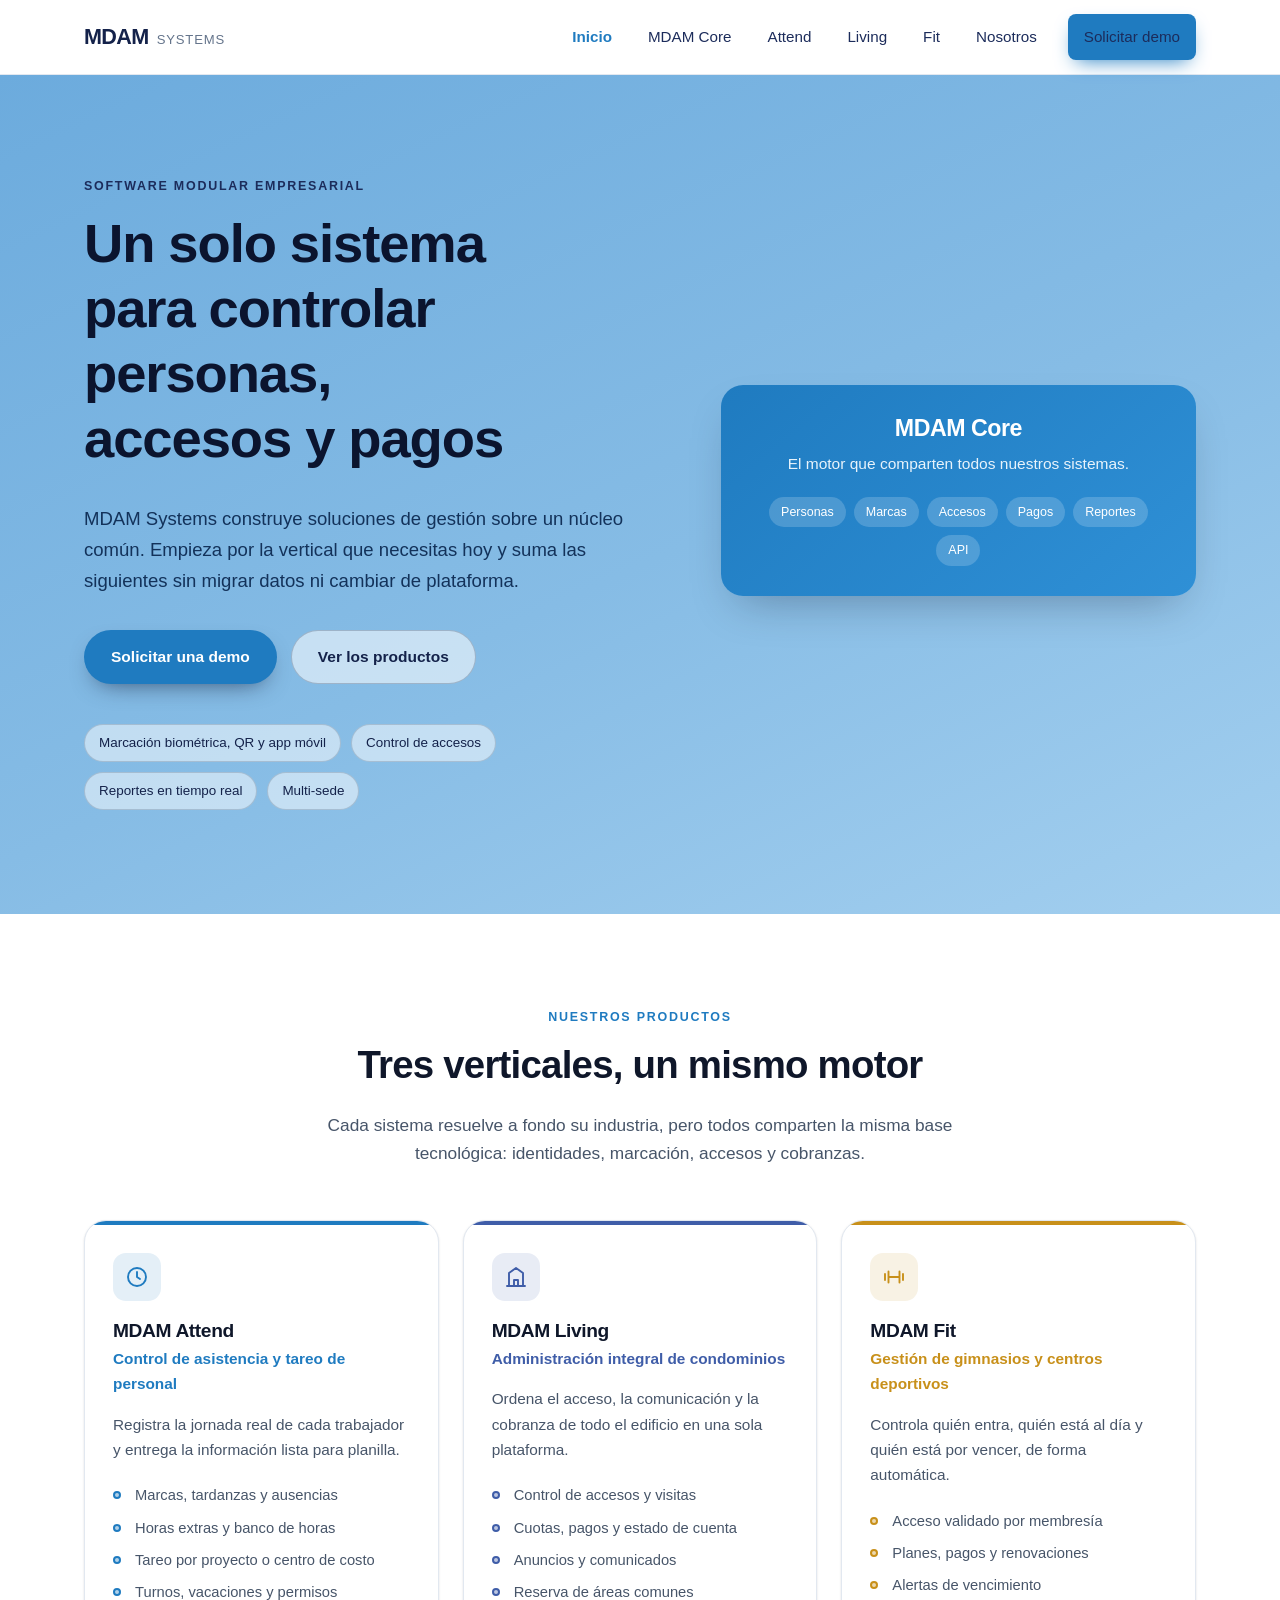
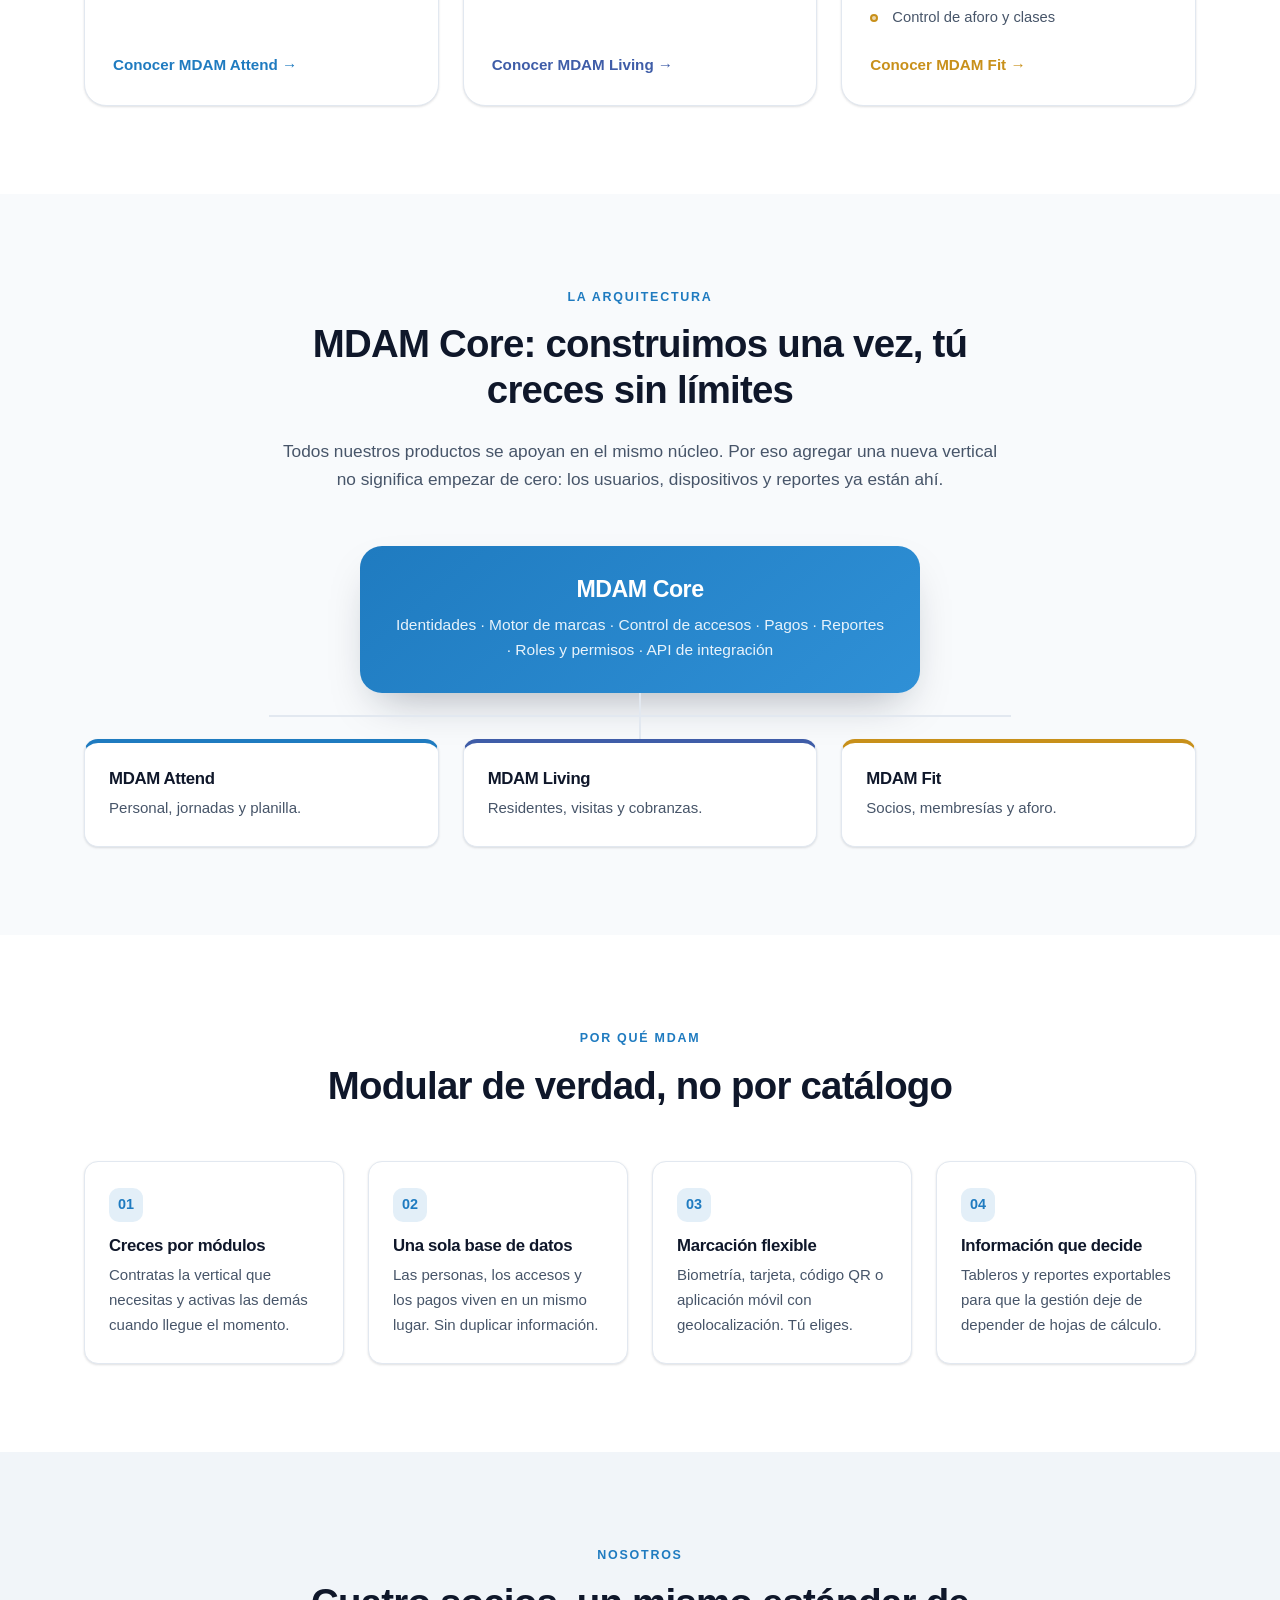
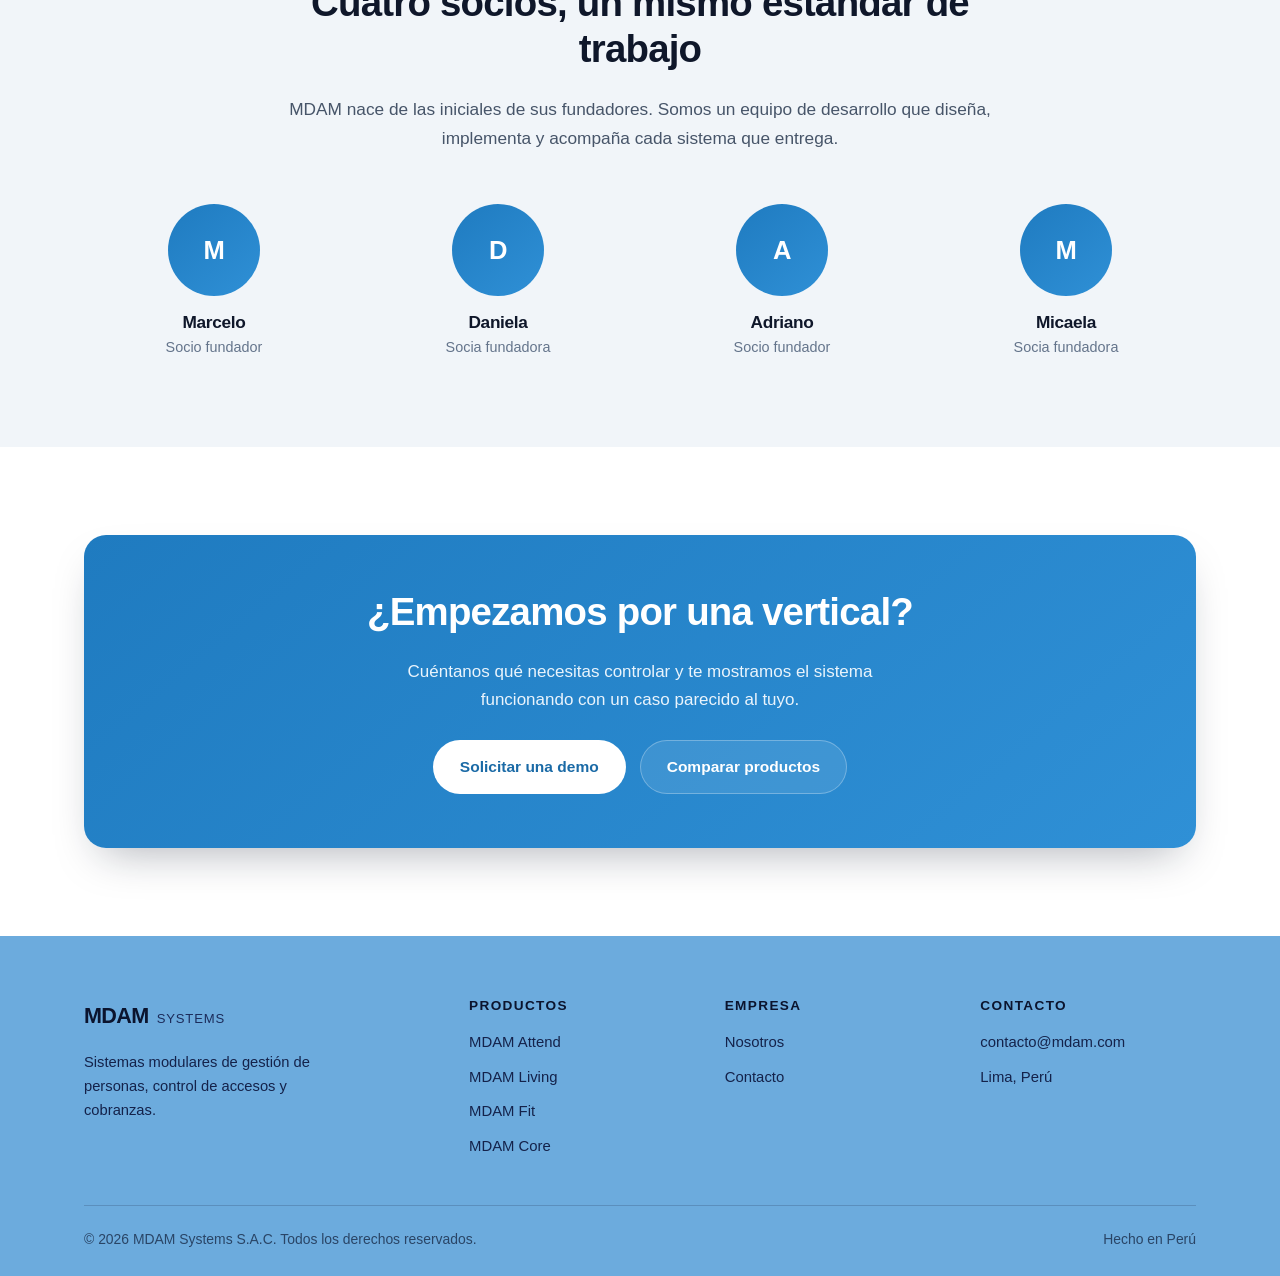
==== index.html @ fefa6a02 "Sitio web inicial de MDAM Systems" ====
<!DOCTYPE html>
<html lang="es">
<head>
<meta charset="UTF-8">
<meta name="viewport" content="width=device-width, initial-scale=1">
<title>MDAM Systems | Sistemas modulares de gestión y control de accesos</title>
<meta name="description" content="MDAM Systems desarrolla sistemas modulares sobre un núcleo común: control de asistencia de personal, administración de condominios y gestión de gimnasios.">
<link rel="stylesheet" href="assets/css/styles.css">
</head>
<body>

<header class="site-header">
  <div class="container">
    <a class="logo" href="index.html"><b>MDAM</b> <span>Systems</span></a>
    <button class="nav-toggle" type="button" aria-label="Abrir menú" aria-expanded="false"><span></span></button>
    <nav class="nav">
      <a href="index.html" class="is-active">Inicio</a>
      <a href="index.html#core">MDAM Core</a>
      <a href="attend.html">Attend</a>
      <a href="living.html">Living</a>
      <a href="fit.html">Fit</a>
      <a href="index.html#nosotros">Nosotros</a>
      <a class="btn btn--primary" href="contacto.html">Solicitar demo</a>
    </nav>
  </div>
</header>

<main>

  <!-- HERO -->
  <section class="hero">
    <div class="container">
      <div class="hero__grid">
        <div>
          <span class="eyebrow">Software modular empresarial</span>
          <h1>Un solo sistema para controlar personas, accesos y pagos</h1>
          <p class="hero__lead">
            MDAM Systems construye soluciones de gestión sobre un núcleo común.
            Empieza por la vertical que necesitas hoy y suma las siguientes sin migrar
            datos ni cambiar de plataforma.
          </p>
          <div class="hero__actions">
            <a class="btn btn--primary" href="contacto.html">Solicitar una demo</a>
            <a class="btn btn--light" href="#productos">Ver los productos</a>
          </div>
          <ul class="hero__tags">
            <li>Marcación biométrica, QR y app móvil</li>
            <li>Control de accesos</li>
            <li>Reportes en tiempo real</li>
            <li>Multi-sede</li>
          </ul>
        </div>
        <div>
          <div class="core__node">
            <h3>MDAM Core</h3>
            <p>El motor que comparten todos nuestros sistemas.</p>
            <ul class="core__stack">
              <li>Personas</li>
              <li>Marcas</li>
              <li>Accesos</li>
              <li>Pagos</li>
              <li>Reportes</li>
              <li>API</li>
            </ul>
          </div>
        </div>
      </div>
    </div>
  </section>

  <!-- PRODUCTOS -->
  <section class="section" id="productos">
    <div class="container">
      <div class="section-head reveal">
        <span class="eyebrow">Nuestros productos</span>
        <h2>Tres verticales, un mismo motor</h2>
        <p>Cada sistema resuelve a fondo su industria, pero todos comparten la misma base tecnológica: identidades, marcación, accesos y cobranzas.</p>
      </div>

      <div class="grid grid--3">

        <article class="pcard reveal" style="--c:#1f7bc0">
          <div class="pcard__icon">
            <svg viewBox="0 0 24 24" stroke-linecap="round" stroke-linejoin="round"><circle cx="12" cy="12" r="9"/><path d="M12 7v5l3 2"/></svg>
          </div>
          <h3>MDAM Attend</h3>
          <p class="pcard__sub">Control de asistencia y tareo de personal</p>
          <p>Registra la jornada real de cada trabajador y entrega la información lista para planilla.</p>
          <ul class="pcard__list">
            <li>Marcas, tardanzas y ausencias</li>
            <li>Horas extras y banco de horas</li>
            <li>Tareo por proyecto o centro de costo</li>
            <li>Turnos, vacaciones y permisos</li>
          </ul>
          <a class="pcard__link" href="attend.html">Conocer MDAM Attend →</a>
        </article>

        <article class="pcard reveal" style="--c:#3f5da8">
          <div class="pcard__icon">
            <svg viewBox="0 0 24 24" stroke-linecap="round" stroke-linejoin="round"><path d="M3 21h18M5 21V8l7-5 7 5v13"/><path d="M10 21v-6h4v6"/></svg>
          </div>
          <h3>MDAM Living</h3>
          <p class="pcard__sub">Administración integral de condominios</p>
          <p>Ordena el acceso, la comunicación y la cobranza de todo el edificio en una sola plataforma.</p>
          <ul class="pcard__list">
            <li>Control de accesos y visitas</li>
            <li>Cuotas, pagos y estado de cuenta</li>
            <li>Anuncios y comunicados</li>
            <li>Reserva de áreas comunes</li>
          </ul>
          <a class="pcard__link" href="living.html">Conocer MDAM Living →</a>
        </article>

        <article class="pcard reveal" style="--c:#c8901a">
          <div class="pcard__icon">
            <svg viewBox="0 0 24 24" stroke-linecap="round" stroke-linejoin="round"><path d="M6.5 6.5v11M17.5 6.5v11M3 9v6M21 9v6M6.5 12h11"/></svg>
          </div>
          <h3>MDAM Fit</h3>
          <p class="pcard__sub">Gestión de gimnasios y centros deportivos</p>
          <p>Controla quién entra, quién está al día y quién está por vencer, de forma automática.</p>
          <ul class="pcard__list">
            <li>Acceso validado por membresía</li>
            <li>Planes, pagos y renovaciones</li>
            <li>Alertas de vencimiento</li>
            <li>Control de aforo y clases</li>
          </ul>
          <a class="pcard__link" href="fit.html">Conocer MDAM Fit →</a>
        </article>

      </div>
    </div>
  </section>

  <!-- CORE -->
  <section class="section section--soft" id="core">
    <div class="container">
      <div class="section-head reveal">
        <span class="eyebrow">La arquitectura</span>
        <h2>MDAM Core: construimos una vez, tú creces sin límites</h2>
        <p>Todos nuestros productos se apoyan en el mismo núcleo. Por eso agregar una nueva vertical no significa empezar de cero: los usuarios, dispositivos y reportes ya están ahí.</p>
      </div>

      <div class="core reveal">
        <div class="core__node">
          <h3>MDAM Core</h3>
          <p>Identidades · Motor de marcas · Control de accesos · Pagos · Reportes · Roles y permisos · API de integración</p>
        </div>
        <div class="core__connector"></div>
        <div class="core__branches">
          <div class="feature" style="border-top:4px solid #1f7bc0">
            <h3>MDAM Attend</h3>
            <p>Personal, jornadas y planilla.</p>
          </div>
          <div class="feature" style="border-top:4px solid #3f5da8">
            <h3>MDAM Living</h3>
            <p>Residentes, visitas y cobranzas.</p>
          </div>
          <div class="feature" style="border-top:4px solid #c8901a">
            <h3>MDAM Fit</h3>
            <p>Socios, membresías y aforo.</p>
          </div>
        </div>
      </div>
    </div>
  </section>

  <!-- BENEFICIOS -->
  <section class="section">
    <div class="container">
      <div class="section-head reveal">
        <span class="eyebrow">Por qué MDAM</span>
        <h2>Modular de verdad, no por catálogo</h2>
      </div>

      <div class="grid grid--4">
        <div class="feature reveal">
          <span class="feature__num">01</span>
          <h3>Creces por módulos</h3>
          <p>Contratas la vertical que necesitas y activas las demás cuando llegue el momento.</p>
        </div>
        <div class="feature reveal">
          <span class="feature__num">02</span>
          <h3>Una sola base de datos</h3>
          <p>Las personas, los accesos y los pagos viven en un mismo lugar. Sin duplicar información.</p>
        </div>
        <div class="feature reveal">
          <span class="feature__num">03</span>
          <h3>Marcación flexible</h3>
          <p>Biometría, tarjeta, código QR o aplicación móvil con geolocalización. Tú eliges.</p>
        </div>
        <div class="feature reveal">
          <span class="feature__num">04</span>
          <h3>Información que decide</h3>
          <p>Tableros y reportes exportables para que la gestión deje de depender de hojas de cálculo.</p>
        </div>
      </div>
    </div>
  </section>

  <!-- NOSOTROS -->
  <section class="section section--alt" id="nosotros">
    <div class="container">
      <div class="section-head reveal">
        <span class="eyebrow">Nosotros</span>
        <h2>Cuatro socios, un mismo estándar de trabajo</h2>
        <p>MDAM nace de las iniciales de sus fundadores. Somos un equipo de desarrollo que diseña, implementa y acompaña cada sistema que entrega.</p>
      </div>

      <div class="grid grid--4">
        <div class="person reveal">
          <div class="person__avatar">M</div>
          <h3>Marcelo</h3>
          <p>Socio fundador</p>
        </div>
        <div class="person reveal">
          <div class="person__avatar">D</div>
          <h3>Daniela</h3>
          <p>Socia fundadora</p>
        </div>
        <div class="person reveal">
          <div class="person__avatar">A</div>
          <h3>Adriano</h3>
          <p>Socio fundador</p>
        </div>
        <div class="person reveal">
          <div class="person__avatar">M</div>
          <h3>Micaela</h3>
          <p>Socia fundadora</p>
        </div>
      </div>
    </div>
  </section>

  <!-- CTA -->
  <section class="section">
    <div class="container">
      <div class="cta reveal">
        <h2>¿Empezamos por una vertical?</h2>
        <p>Cuéntanos qué necesitas controlar y te mostramos el sistema funcionando con un caso parecido al tuyo.</p>
        <div class="cta__actions">
          <a class="btn btn--white" href="contacto.html">Solicitar una demo</a>
          <a class="btn btn--light" href="#productos">Comparar productos</a>
        </div>
      </div>
    </div>
  </section>

</main>

<footer class="site-footer">
  <div class="container">
    <div class="footer__grid">
      <div class="footer__brand">
        <a class="logo" href="index.html"><b>MDAM</b> <span>Systems</span></a>
        <p>Sistemas modulares de gestión de personas, control de accesos y cobranzas.</p>
      </div>
      <div>
        <h4>Productos</h4>
        <ul>
          <li><a href="attend.html">MDAM Attend</a></li>
          <li><a href="living.html">MDAM Living</a></li>
          <li><a href="fit.html">MDAM Fit</a></li>
          <li><a href="index.html#core">MDAM Core</a></li>
        </ul>
      </div>
      <div>
        <h4>Empresa</h4>
        <ul>
          <li><a href="index.html#nosotros">Nosotros</a></li>
          <li><a href="contacto.html">Contacto</a></li>
        </ul>
      </div>
      <div>
        <h4>Contacto</h4>
        <ul>
          <li><a href="mailto:contacto@mdam.com">contacto@mdam.com</a></li>
          <li>Lima, Perú</li>
        </ul>
      </div>
    </div>
    <div class="footer__bottom">
      <span>&copy; <span data-year>2026</span> MDAM Systems S.A.C. Todos los derechos reservados.</span>
      <span>Hecho en Perú</span>
    </div>
  </div>
</footer>

<script src="assets/js/main.js"></script>
</body>
</html>
---- assets/css/styles.css ----
/* ==========================================================
   MDAM Systems - Hoja de estilos principal
   ========================================================== */

:root {
  /* Marca - paleta Manchester City (sky blue, navy, gold) */
  --navy-900: #0b142e;   /* navy profundo: hero y footer */
  --navy-800: #14224a;
  --navy-700: #1c2c5b;   /* navy oficial */
  --navy-600: #2a3f7a;

  --sky-400: #6cabdd;    /* sky blue oficial */
  --sky-500: #3f92cf;
  --sky-600: #1f7bc0;    /* version legible sobre blanco */
  --gold-400: #ffc659;   /* dorado oficial */
  --gold-600: #c8901a;

  /* Base celeste: fondos de hero y footer */
  --sky-deep: #6cabdd;   /* celeste oficial */
  --sky-mid:  #86bce5;
  --sky-soft: #a3cfef;

  /* Azul de marca: el mismo del boton "Solicitar demo" */
  --brand:    #1f7bc0;
  --brand-2:  #2f90d6;
  --brand-dk: #1a6aa6;

  /* Acento por vertical (se sobreescribe en cada producto) */
  --accent: #1f7bc0;
  --accent-soft: rgba(31, 123, 192, 0.12);
  --accent-2: #6cabdd;

  /* Neutros */
  --ink: #0f172a;
  --body: #475569;
  --muted: #64748b;
  --line: #e2e8f0;
  --bg: #ffffff;
  --bg-soft: #f8fafc;
  --bg-alt: #f1f5f9;

  /* Sistema */
  --radius: 14px;
  --radius-lg: 22px;
  --shadow-sm: 0 1px 2px rgba(15, 23, 42, .06), 0 1px 3px rgba(15, 23, 42, .08);
  --shadow-md: 0 4px 6px -1px rgba(15, 23, 42, .07), 0 10px 20px -6px rgba(15, 23, 42, .12);
  --shadow-lg: 0 20px 45px -18px rgba(15, 23, 42, .35);
  --container: 1160px;
  --header-h: 74px;
  --font: "Segoe UI", -apple-system, BlinkMacSystemFont, "Helvetica Neue", Arial, sans-serif;
}

/* Temas por producto */
body.theme-attend { --accent: #1f7bc0; --accent-2: #6cabdd; --accent-soft: rgba(31,123,192,.12); }  /* sky  */
body.theme-living { --accent: #3f5da8; --accent-2: #8fb4e8; --accent-soft: rgba(63,93,168,.12); }   /* navy */
body.theme-fit    { --accent: #c8901a; --accent-2: #ffc659; --accent-soft: rgba(200,144,26,.14); }  /* gold */

/* ---------- Reset ---------- */
*, *::before, *::after { box-sizing: border-box; }
html { scroll-behavior: smooth; -webkit-text-size-adjust: 100%; }
body {
  margin: 0;
  font-family: var(--font);
  font-size: 17px;
  line-height: 1.65;
  color: var(--body);
  background: var(--bg);
  -webkit-font-smoothing: antialiased;
}
img { max-width: 100%; display: block; }
a { color: var(--accent); text-decoration: none; }
a:hover { text-decoration: underline; }
h1, h2, h3, h4 { color: var(--ink); line-height: 1.2; margin: 0 0 .6em; font-weight: 700; letter-spacing: -.02em; }
h1 { font-size: clamp(2.1rem, 5vw, 3.4rem); }
h2 { font-size: clamp(1.7rem, 3.6vw, 2.4rem); }
h3 { font-size: 1.2rem; }
p  { margin: 0 0 1.1em; }
ul { margin: 0; padding: 0; list-style: none; }

/* ---------- Layout ---------- */
.container { width: 100%; max-width: var(--container); margin-inline: auto; padding-inline: 24px; }
.section { padding: 88px 0; }
.section--soft { background: var(--bg-soft); }
.section--alt  { background: var(--bg-alt); }
.section--dark { background: var(--brand); color: #eaf4fc; }
.section--dark h2, .section--dark h3 { color: #fff; }

.section-head { max-width: 720px; margin: 0 auto 52px; text-align: center; }
.section-head p { font-size: 1.08rem; margin-bottom: 0; }
.section-head--left { margin-inline: 0; text-align: left; }

.eyebrow {
  display: inline-block;
  font-size: .78rem;
  font-weight: 700;
  letter-spacing: .14em;
  text-transform: uppercase;
  color: var(--accent);
  margin-bottom: 14px;
}
.section--dark .eyebrow { color: var(--accent-2); }

/* ---------- Botones ---------- */
.btn {
  display: inline-flex;
  align-items: center;
  justify-content: center;
  gap: .5em;
  padding: 13px 26px;
  border: 1px solid transparent;
  border-radius: 999px;
  font-size: .97rem;
  font-weight: 600;
  font-family: inherit;
  cursor: pointer;
  transition: transform .15s ease, box-shadow .15s ease, background .15s ease, color .15s ease;
  text-decoration: none;
  white-space: nowrap;
}
.btn:hover { text-decoration: none; transform: translateY(-1px); }
.btn--primary { background: var(--accent); color: #fff; box-shadow: 0 8px 20px -8px var(--accent); }
.btn--primary:hover { box-shadow: 0 12px 26px -8px var(--accent); color: #fff; }
.btn--ghost { background: transparent; color: var(--ink); border-color: var(--line); }
.btn--ghost:hover { border-color: var(--accent); color: var(--accent); }
.btn--light { background: rgba(255,255,255,.1); color: #fff; border-color: rgba(255,255,255,.28); }
.btn--light:hover { background: rgba(255,255,255,.18); color: #fff; }
.btn--white { background: #fff; color: var(--navy-800); }
.btn--white:hover { color: var(--navy-800); }

/* ---------- Header ---------- */
.site-header {
  position: sticky;
  top: 0;
  z-index: 60;
  background: rgba(255,255,255,.9);
  backdrop-filter: blur(12px);
  border-bottom: 1px solid var(--line);
}
.site-header .container {
  height: var(--header-h);
  display: flex;
  align-items: center;
  justify-content: space-between;
  gap: 20px;
}
.logo { display: inline-flex; align-items: baseline; gap: .38em; font-size: 1.35rem; text-decoration: none; }
.logo:hover { text-decoration: none; }
.logo b { color: var(--navy-800); font-weight: 800; letter-spacing: -.03em; }
.logo span { color: var(--muted); font-weight: 500; font-size: .82rem; letter-spacing: .06em; text-transform: uppercase; }

.nav { display: flex; align-items: center; gap: 6px; }
.nav a {
  padding: 9px 15px;
  border-radius: 8px;
  color: var(--navy-700);
  font-size: .95rem;
  font-weight: 500;
  text-decoration: none;
}
.nav a:hover { background: var(--bg-alt); color: var(--accent); text-decoration: none; }
.nav a.is-active { color: var(--accent); font-weight: 600; }
.nav .btn { margin-left: 10px; }

.nav-toggle {
  display: none;
  width: 44px; height: 44px;
  border: 1px solid var(--line);
  border-radius: 10px;
  background: #fff;
  cursor: pointer;
  padding: 0;
  position: relative;
}
.nav-toggle span,
.nav-toggle span::before,
.nav-toggle span::after {
  content: "";
  position: absolute;
  left: 50%; transform: translateX(-50%);
  width: 20px; height: 2px;
  background: var(--navy-800);
  border-radius: 2px;
  transition: transform .2s ease, opacity .2s ease;
}
.nav-toggle span { top: 50%; margin-top: -1px; }
.nav-toggle span::before { top: -6px; left: 0; transform: none; }
.nav-toggle span::after  { top:  6px; left: 0; transform: none; }
.nav-toggle.is-open span { background: transparent; }
.nav-toggle.is-open span::before { transform: translateY(6px) rotate(45deg); }
.nav-toggle.is-open span::after  { transform: translateY(-6px) rotate(-45deg); }

/* ---------- Hero ---------- */
.hero {
  position: relative;
  background: linear-gradient(155deg, var(--sky-deep) 0%, var(--sky-mid) 55%, var(--sky-soft) 100%);
  color: var(--navy-800);
  padding: 96px 0 104px;
  overflow: hidden;
}
.hero::after {
  content: "";
  position: absolute;
  inset: auto -10% -55% 45%;
  height: 520px;
  background: radial-gradient(closest-side, rgba(255,255,255,.38), transparent 70%);
  pointer-events: none;
}
/* Sobre celeste claro el texto va en navy: el blanco no se lee */
.hero h1 { color: var(--navy-900); }
.hero .eyebrow { color: var(--navy-700); }
.hero .btn--primary { background: var(--brand); color: #fff; box-shadow: 0 10px 24px -12px rgba(11,20,46,.7); }
.hero .btn--primary:hover { background: var(--brand-dk); color: #fff; }
.hero .btn--light { background: rgba(255,255,255,.55); border-color: rgba(11,20,46,.22); color: var(--navy-800); }
.hero .btn--light:hover { background: #fff; color: var(--navy-900); }
.hero .container { position: relative; z-index: 1; }
.hero h1 { max-width: 15ch; }
.hero__lead { font-size: 1.16rem; max-width: 56ch; color: #13325a; }
.hero__actions { display: flex; flex-wrap: wrap; gap: 14px; margin-top: 34px; }
.hero__grid { display: grid; grid-template-columns: 1.1fr .9fr; gap: 56px; align-items: center; }
.hero__tags { display: flex; flex-wrap: wrap; gap: 10px; margin-top: 40px; }
.hero__tags li {
  font-size: .84rem;
  padding: 7px 14px;
  border: 1px solid rgba(11,20,46,.16);
  border-radius: 999px;
  color: var(--navy-800);
  background: rgba(255,255,255,.5);
}

.hero--product { padding: 76px 0 84px; }
.hero--product h1 { max-width: 20ch; }
.hero__badge {
  display: inline-flex; align-items: center; gap: .55em;
  padding: 7px 16px 7px 12px;
  border-radius: 999px;
  background: rgba(255,255,255,.62);
  border: 1px solid rgba(11,20,46,.14);
  font-size: .85rem; font-weight: 700; color: var(--navy-800);
  margin-bottom: 22px;
}
.hero__badge i { width: 9px; height: 9px; border-radius: 50%; background: var(--accent); }

/* ---------- Diagrama del núcleo ---------- */
.core { display: grid; gap: 0; }
.core__node {
  max-width: 560px;
  margin: 0 auto;
  background: linear-gradient(140deg, var(--brand), var(--brand-2));
  color: #fff;
  border-radius: var(--radius-lg);
  padding: 30px 34px;
  text-align: center;
  box-shadow: var(--shadow-lg);
}
.core__node h3 { color: #fff; margin-bottom: .35em; font-size: 1.45rem; }
.core__node p { color: #e8f3fb; margin: 0; font-size: .97rem; }
.core__stack { display: flex; flex-wrap: wrap; justify-content: center; gap: 8px; margin-top: 20px; }
.core__stack li {
  font-size: .78rem; padding: 5px 12px; border-radius: 999px;
  background: rgba(255,255,255,.18); color: #fff;
}
.core__connector { height: 46px; position: relative; }
.core__connector::before {
  content: ""; position: absolute; left: 50%; top: 0; bottom: 0;
  width: 2px; background: var(--line); transform: translateX(-50%);
}
.core__branches { display: grid; grid-template-columns: repeat(3, 1fr); gap: 24px; position: relative; }
.core__branches::before {
  content: ""; position: absolute; top: -24px; left: 16.6%; right: 16.6%;
  height: 2px; background: var(--line);
}

/* ---------- Tarjetas de producto ---------- */
.pcard {
  position: relative;
  display: flex; flex-direction: column;
  background: #fff;
  border: 1px solid var(--line);
  border-radius: var(--radius-lg);
  padding: 32px 28px 28px;
  box-shadow: var(--shadow-sm);
  transition: transform .18s ease, box-shadow .18s ease, border-color .18s ease;
  overflow: hidden;
}
.pcard::before {
  content: ""; position: absolute; inset: 0 0 auto 0; height: 4px; background: var(--c, var(--accent));
}
.pcard:hover { transform: translateY(-4px); box-shadow: var(--shadow-md); border-color: transparent; }
.pcard__icon {
  width: 48px; height: 48px; border-radius: 13px;
  display: grid; place-items: center;
  background: color-mix(in srgb, var(--c, var(--accent)) 12%, #fff);
  color: var(--c, var(--accent));
  margin-bottom: 18px;
}
.pcard__icon svg { width: 24px; height: 24px; stroke: currentColor; fill: none; stroke-width: 1.9; }
.pcard h3 { margin-bottom: .2em; }
.pcard__sub { font-size: .88rem; color: var(--c, var(--accent)); font-weight: 600; margin-bottom: 1em; }
.pcard p { font-size: .96rem; }
.pcard__list { margin: 4px 0 22px; display: grid; gap: 8px; }
.pcard__list li { font-size: .92rem; padding-left: 22px; position: relative; color: var(--body); }
.pcard__list li::before {
  content: ""; position: absolute; left: 0; top: .55em;
  width: 8px; height: 8px; border-radius: 50%;
  background: color-mix(in srgb, var(--c, var(--accent)) 35%, #fff);
  border: 2px solid var(--c, var(--accent));
}
.pcard__link { margin-top: auto; font-weight: 600; font-size: .95rem; color: var(--c, var(--accent)); }

/* ---------- Grillas genéricas ---------- */
.grid { display: grid; gap: 24px; }
.grid--2 { grid-template-columns: repeat(2, 1fr); }
.grid--3 { grid-template-columns: repeat(3, 1fr); }
.grid--4 { grid-template-columns: repeat(4, 1fr); }

.feature {
  background: #fff;
  border: 1px solid var(--line);
  border-radius: var(--radius);
  padding: 26px 24px;
  box-shadow: var(--shadow-sm);
}
.feature h3 { font-size: 1.05rem; margin-bottom: .4em; }
.feature p { font-size: .94rem; margin: 0; }
.feature__num {
  display: inline-grid; place-items: center;
  width: 34px; height: 34px; border-radius: 10px;
  background: var(--accent-soft); color: var(--accent);
  font-weight: 700; font-size: .9rem; margin-bottom: 14px;
}

/* Lista de funcionalidades */
.fgrid { display: grid; grid-template-columns: repeat(2, 1fr); gap: 14px 34px; }
.fgrid li {
  display: flex; gap: 12px; align-items: flex-start;
  padding: 14px 0; border-bottom: 1px solid var(--line);
  font-size: .97rem;
}
.fgrid li strong { display: block; color: var(--ink); font-size: 1rem; margin-bottom: 2px; }
.fgrid li span { color: var(--body); font-size: .92rem; }
.fgrid .tick {
  flex: 0 0 auto; width: 22px; height: 22px; border-radius: 50%;
  background: var(--accent-soft); color: var(--accent);
  display: grid; place-items: center; margin-top: 3px;
  font-size: .7rem; font-weight: 700;
}

/* ---------- Socios ---------- */
.person { text-align: center; }
.person__avatar {
  width: 92px; height: 92px; margin: 0 auto 16px;
  border-radius: 50%;
  display: grid; place-items: center;
  background: linear-gradient(140deg, var(--brand), var(--brand-2));
  color: #fff; font-size: 1.6rem; font-weight: 700; letter-spacing: -.02em;
}
.person h3 { font-size: 1.08rem; margin-bottom: .15em; }
.person p { font-size: .9rem; color: var(--muted); margin: 0; }

/* ---------- Franja CTA ---------- */
.cta {
  background: linear-gradient(140deg, var(--brand), var(--brand-2));
  border-radius: var(--radius-lg);
  padding: 54px 48px;
  text-align: center;
  color: #eaf4fc;
  box-shadow: var(--shadow-lg);
}
.cta .btn--white { color: var(--brand-dk); }
.cta h2 { color: #fff; }
.cta p { max-width: 54ch; margin-inline: auto; }
.cta__actions { display: flex; flex-wrap: wrap; gap: 14px; justify-content: center; margin-top: 26px; }

/* ---------- Formulario ---------- */
.form { display: grid; gap: 18px; }
.field { display: grid; gap: 7px; }
.field label { font-size: .89rem; font-weight: 600; color: var(--ink); }
.field input, .field select, .field textarea {
  width: 100%;
  padding: 12px 14px;
  border: 1px solid var(--line);
  border-radius: 10px;
  font: inherit;
  font-size: .96rem;
  color: var(--ink);
  background: #fff;
  transition: border-color .15s ease, box-shadow .15s ease;
}
.field input:focus, .field select:focus, .field textarea:focus {
  outline: none;
  border-color: var(--accent);
  box-shadow: 0 0 0 3px var(--accent-soft);
}
.field textarea { min-height: 130px; resize: vertical; }
.form__row { display: grid; grid-template-columns: 1fr 1fr; gap: 18px; }
.form__note { font-size: .84rem; color: var(--muted); margin: 0; }

.info-list { display: grid; gap: 22px; }
.info-list li { display: flex; gap: 14px; align-items: flex-start; }
.info-list strong { display: block; color: var(--ink); font-size: .95rem; }
.info-list span { font-size: .95rem; }
.info-list .ico {
  flex: 0 0 auto; width: 40px; height: 40px; border-radius: 11px;
  background: var(--accent-soft); color: var(--accent);
  display: grid; place-items: center;
}
.info-list .ico svg { width: 20px; height: 20px; stroke: currentColor; fill: none; stroke-width: 1.9; }

/* ---------- Footer ---------- */
.site-footer { background: var(--sky-deep); color: var(--navy-800); padding: 62px 0 26px; font-size: .93rem; }
.site-footer h4 { color: var(--navy-900); font-size: .85rem; letter-spacing: .1em; text-transform: uppercase; margin-bottom: 16px; }
.site-footer a { color: var(--navy-800); }
.site-footer a:hover { color: var(--navy-900); }
.footer__grid { display: grid; grid-template-columns: 1.6fr 1fr 1fr 1fr; gap: 40px; }
.footer__grid ul { display: grid; gap: 10px; }
.footer__brand .logo b { color: var(--navy-900); }
.footer__brand .logo span { color: var(--navy-700); }
.footer__brand p { margin-top: 16px; max-width: 34ch; font-size: .92rem; }
.footer__bottom {
  margin-top: 46px; padding-top: 22px;
  border-top: 1px solid rgba(11,20,46,.18);
  display: flex; flex-wrap: wrap; gap: 12px; justify-content: space-between;
  font-size: .87rem; color: rgba(11,20,46,.68);
}

/* ---------- Animación de entrada ---------- */
.reveal { opacity: 0; transform: translateY(18px); transition: opacity .5s ease, transform .5s ease; }
.reveal.is-visible { opacity: 1; transform: none; }

/* ---------- Responsive ---------- */
@media (max-width: 980px) {
  .hero__grid { grid-template-columns: 1fr; gap: 40px; }
  .grid--4 { grid-template-columns: repeat(2, 1fr); }
  .footer__grid { grid-template-columns: 1fr 1fr; gap: 32px; }
}

@media (max-width: 860px) {
  .nav-toggle { display: block; }
  .nav {
    position: fixed;
    inset: var(--header-h) 0 auto 0;
    flex-direction: column;
    align-items: stretch;
    gap: 4px;
    background: #fff;
    border-bottom: 1px solid var(--line);
    padding: 16px 24px 26px;
    box-shadow: var(--shadow-md);
    display: none;
  }
  .nav.is-open { display: flex; }
  .nav a { padding: 12px 10px; font-size: 1rem; }
  .nav .btn { margin: 8px 0 0; }

  .section { padding: 62px 0; }
  .grid--2, .grid--3, .grid--4 { grid-template-columns: 1fr; }
  .core__branches { grid-template-columns: 1fr; }
  .core__branches::before { display: none; }
  .core__connector { height: 28px; }
  .fgrid { grid-template-columns: 1fr; }
  .form__row { grid-template-columns: 1fr; }
  .cta { padding: 40px 26px; }
  .footer__grid { grid-template-columns: 1fr; }
}

@media (prefers-reduced-motion: reduce) {
  html { scroll-behavior: auto; }
  .reveal { opacity: 1; transform: none; transition: none; }
  .btn:hover, .pcard:hover { transform: none; }
}
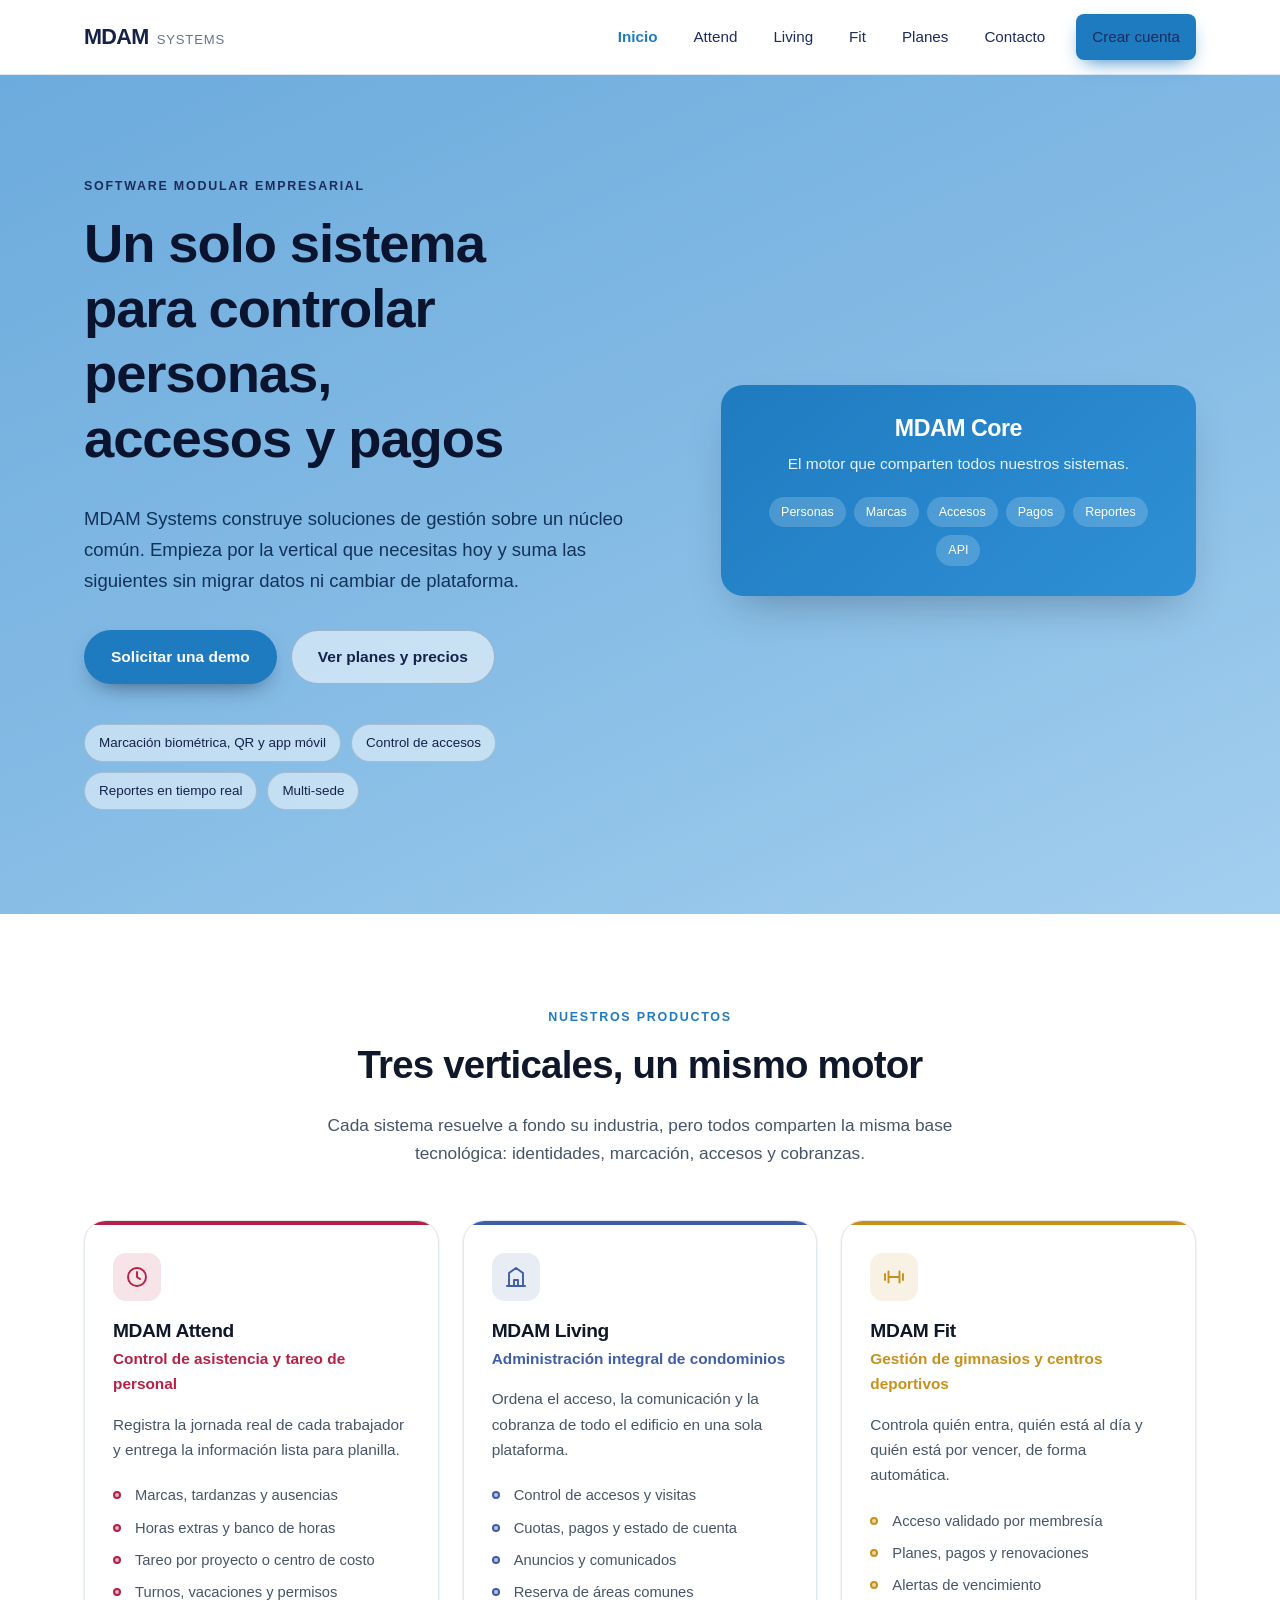
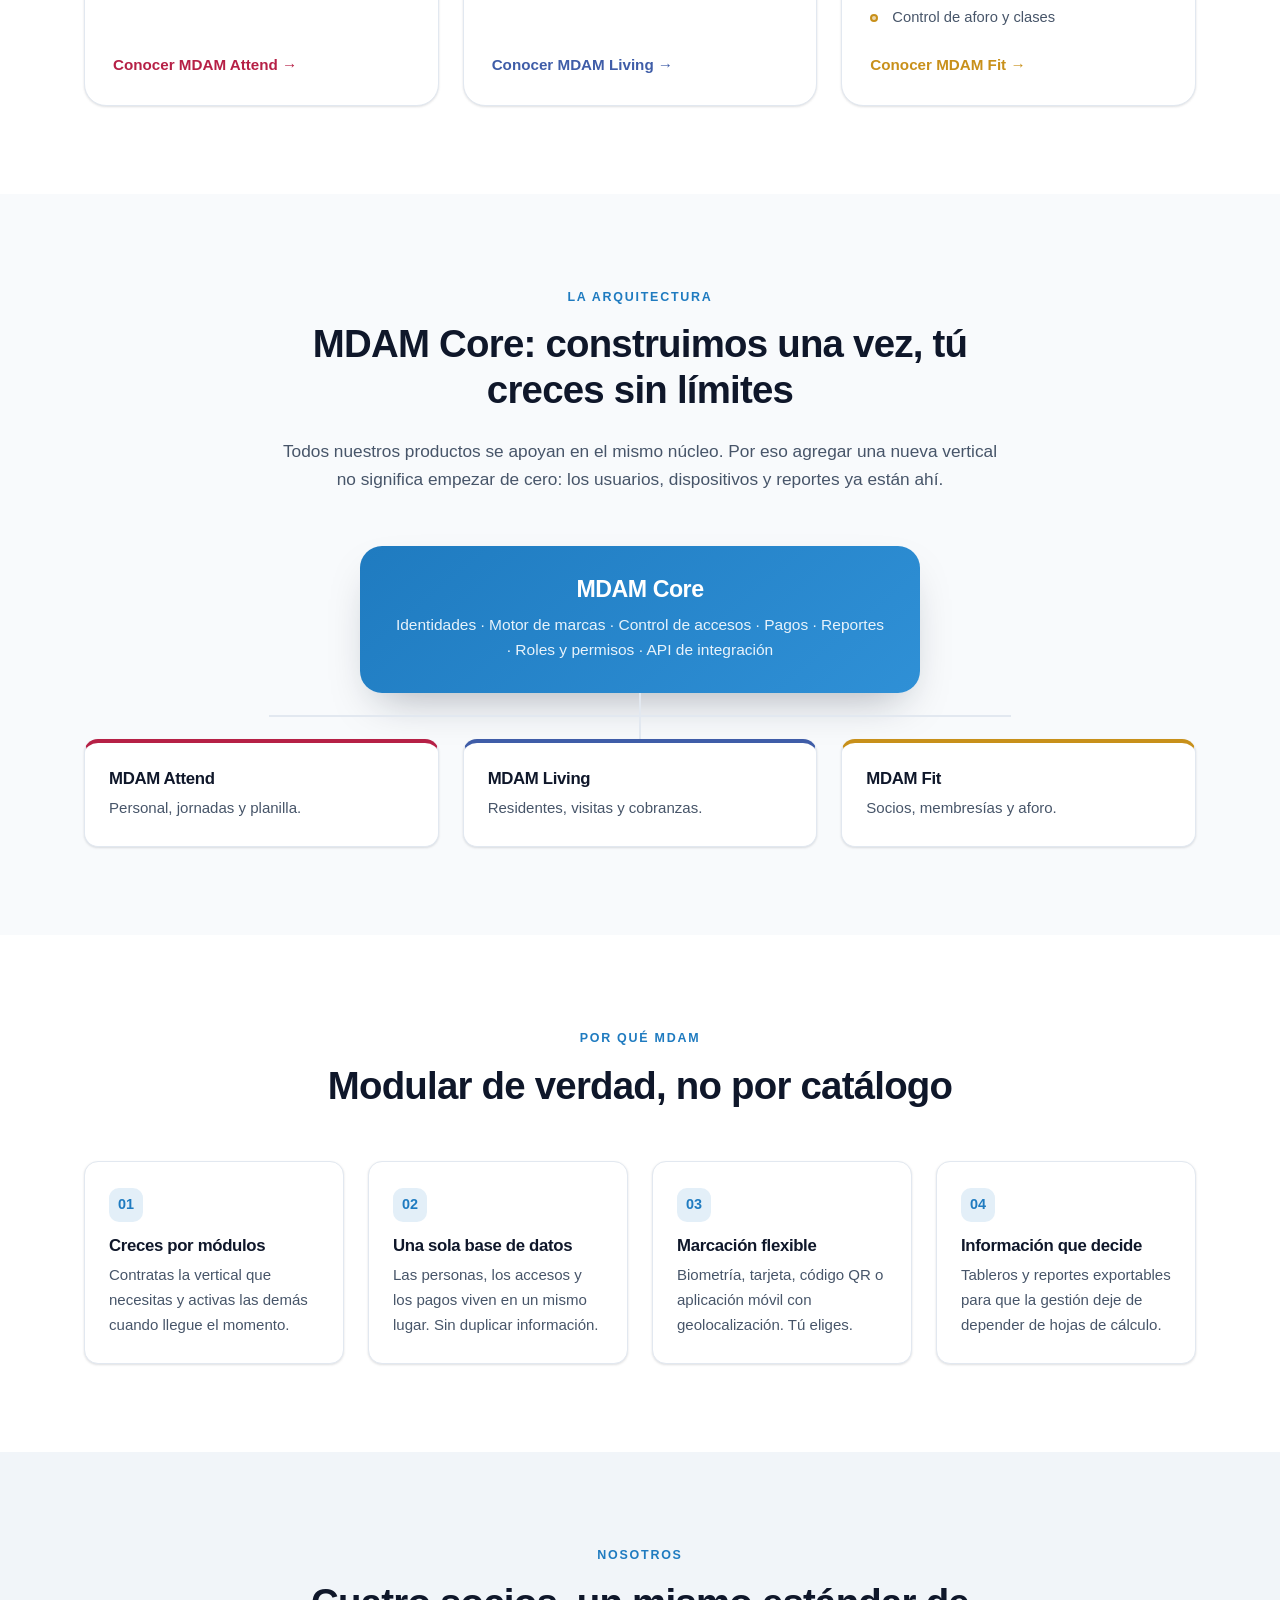
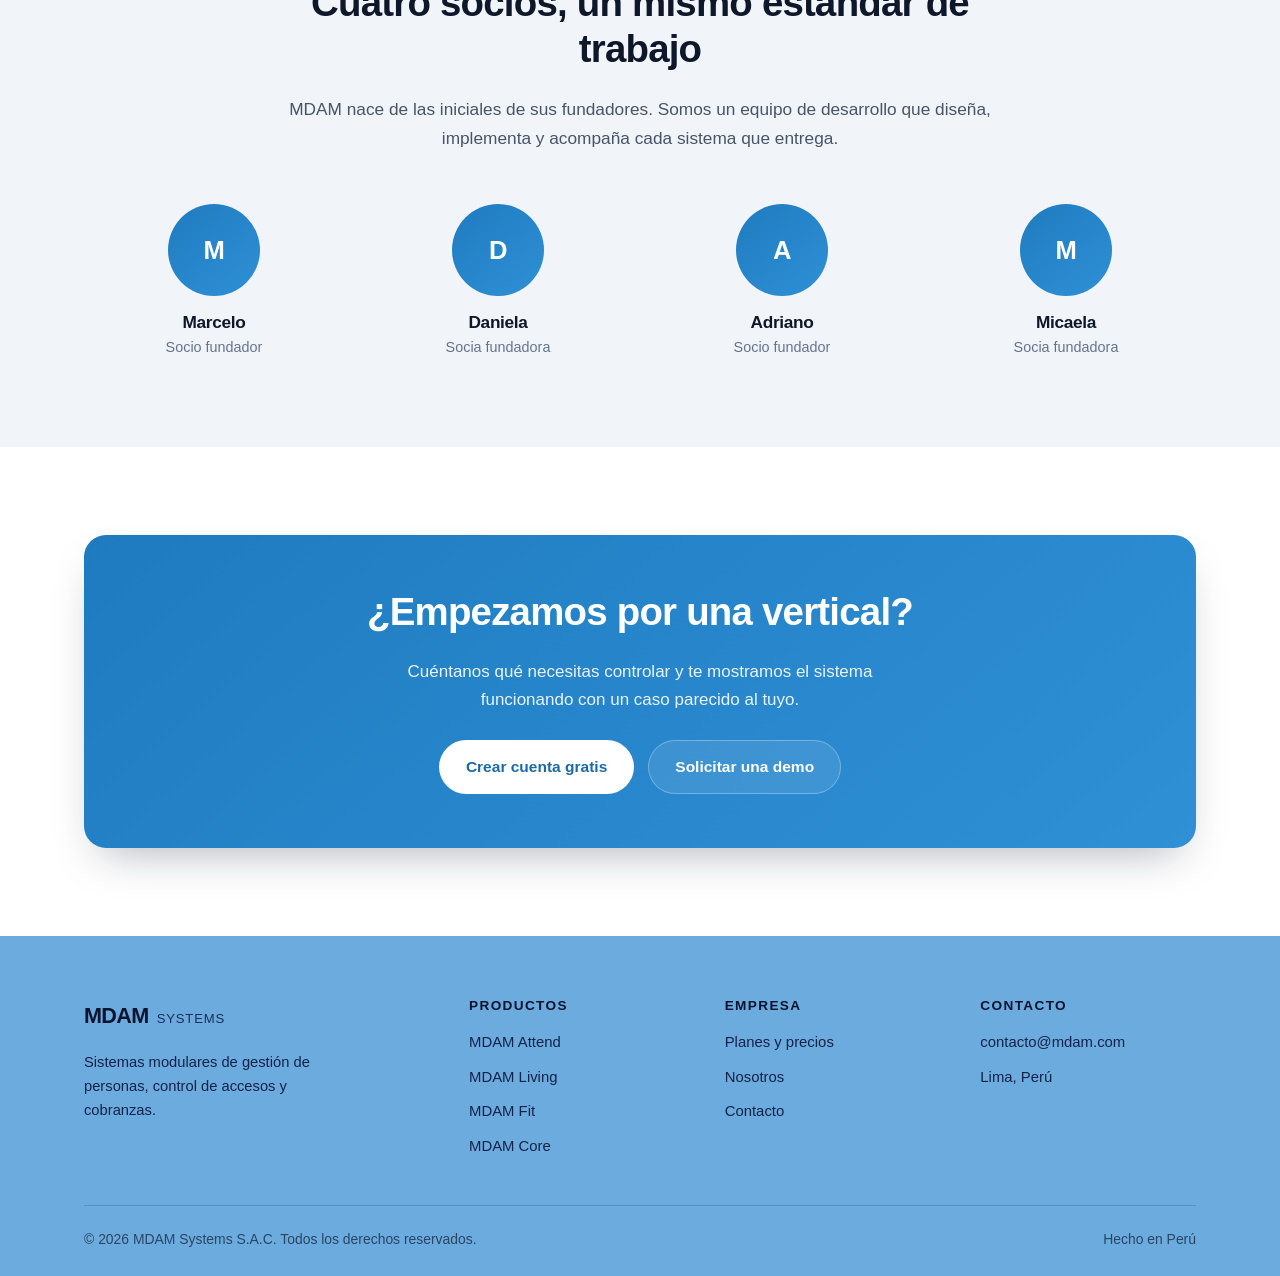
==== commit 895792ca: "Embudo de adquisicion: planes y registro (prototipo)" ====
--- a/index.html
+++ b/index.html
@@ -15,12 +15,12 @@
     <button class="nav-toggle" type="button" aria-label="Abrir menú" aria-expanded="false"><span></span></button>
     <nav class="nav">
       <a href="index.html" class="is-active">Inicio</a>
-      <a href="index.html#core">MDAM Core</a>
       <a href="attend.html">Attend</a>
       <a href="living.html">Living</a>
       <a href="fit.html">Fit</a>
-      <a href="index.html#nosotros">Nosotros</a>
-      <a class="btn btn--primary" href="contacto.html">Solicitar demo</a>
+      <a href="planes.html">Planes</a>
+      <a href="contacto.html">Contacto</a>
+      <a class="btn btn--primary" href="registro.html">Crear cuenta</a>
     </nav>
   </div>
 </header>
@@ -41,7 +41,7 @@
           </p>
           <div class="hero__actions">
             <a class="btn btn--primary" href="contacto.html">Solicitar una demo</a>
-            <a class="btn btn--light" href="#productos">Ver los productos</a>
+            <a class="btn btn--light" href="planes.html">Ver planes y precios</a>
           </div>
           <ul class="hero__tags">
             <li>Marcación biométrica, QR y app móvil</li>
@@ -79,7 +79,7 @@
 
       <div class="grid grid--3">
 
-        <article class="pcard reveal" style="--c:#1f7bc0">
+        <article class="pcard reveal" style="--c:#b62046">
           <div class="pcard__icon">
             <svg viewBox="0 0 24 24" stroke-linecap="round" stroke-linejoin="round"><circle cx="12" cy="12" r="9"/><path d="M12 7v5l3 2"/></svg>
           </div>
@@ -147,7 +147,7 @@
         </div>
         <div class="core__connector"></div>
         <div class="core__branches">
-          <div class="feature" style="border-top:4px solid #1f7bc0">
+          <div class="feature" style="border-top:4px solid #b62046">
             <h3>MDAM Attend</h3>
             <p>Personal, jornadas y planilla.</p>
           </div>
@@ -238,8 +238,8 @@
         <h2>¿Empezamos por una vertical?</h2>
         <p>Cuéntanos qué necesitas controlar y te mostramos el sistema funcionando con un caso parecido al tuyo.</p>
         <div class="cta__actions">
-          <a class="btn btn--white" href="contacto.html">Solicitar una demo</a>
-          <a class="btn btn--light" href="#productos">Comparar productos</a>
+          <a class="btn btn--white" href="registro.html">Crear cuenta gratis</a>
+          <a class="btn btn--light" href="contacto.html">Solicitar una demo</a>
         </div>
       </div>
     </div>
@@ -266,6 +266,7 @@
       <div>
         <h4>Empresa</h4>
         <ul>
+          <li><a href="planes.html">Planes y precios</a></li>
           <li><a href="index.html#nosotros">Nosotros</a></li>
           <li><a href="contacto.html">Contacto</a></li>
         </ul>
--- a/assets/css/styles.css
+++ b/assets/css/styles.css
@@ -51,7 +51,7 @@
 }
 
 /* Temas por producto */
-body.theme-attend { --accent: #1f7bc0; --accent-2: #6cabdd; --accent-soft: rgba(31,123,192,.12); }  /* sky  */
+body.theme-attend { --accent: #b62046; --accent-2: #d45e7b; --accent-soft: rgba(182,32,70,.12); }   /* guinda */
 body.theme-living { --accent: #3f5da8; --accent-2: #8fb4e8; --accent-soft: rgba(63,93,168,.12); }   /* navy */
 body.theme-fit    { --accent: #c8901a; --accent-2: #ffc659; --accent-soft: rgba(200,144,26,.14); }  /* gold */
 
@@ -468,3 +468,233 @@
   .reveal { opacity: 1; transform: none; transition: none; }
   .btn:hover, .pcard:hover { transform: none; }
 }
+
+/* ==========================================================
+   EMBUDO DE ADQUISICION  (planes.html / registro.html)
+   ========================================================== */
+
+/* ---------- Conmutador mensual / anual ---------- */
+.switch {
+  display: inline-flex;
+  align-items: center;
+  gap: 4px;
+  padding: 5px;
+  border: 1px solid var(--line);
+  border-radius: 999px;
+  background: #fff;
+  margin: 0 auto 8px;
+}
+.switch button {
+  border: 0;
+  background: transparent;
+  font: inherit;
+  font-size: .92rem;
+  font-weight: 600;
+  color: var(--muted);
+  padding: 9px 20px;
+  border-radius: 999px;
+  cursor: pointer;
+  transition: background .15s ease, color .15s ease;
+}
+.switch button.is-active { background: var(--accent); color: #fff; }
+.switch .tag-save {
+  font-size: .72rem;
+  font-weight: 700;
+  color: var(--gold-600);
+  background: rgba(200,144,26,.14);
+  padding: 2px 8px;
+  border-radius: 999px;
+  margin-left: 6px;
+}
+
+/* ---------- Tarjeta de plan ---------- */
+.plans { display: grid; grid-template-columns: repeat(3, 1fr); gap: 24px; align-items: start; }
+
+.plan {
+  position: relative;
+  display: flex;
+  flex-direction: column;
+  background: #fff;
+  border: 1px solid var(--line);
+  border-radius: var(--radius-lg);
+  padding: 32px 28px;
+  box-shadow: var(--shadow-sm);
+  transition: transform .18s ease, box-shadow .18s ease;
+}
+.plan:hover { transform: translateY(-3px); box-shadow: var(--shadow-md); }
+.plan--destacado {
+  border-color: var(--accent);
+  box-shadow: 0 0 0 1px var(--accent), var(--shadow-md);
+}
+.plan__flag {
+  position: absolute;
+  top: -13px; left: 50%; transform: translateX(-50%);
+  background: var(--accent);
+  color: #fff;
+  font-size: .72rem;
+  font-weight: 700;
+  letter-spacing: .08em;
+  text-transform: uppercase;
+  padding: 5px 16px;
+  border-radius: 999px;
+  white-space: nowrap;
+}
+.plan h3 { font-size: 1.3rem; margin-bottom: .25em; }
+.plan__resumen { font-size: .93rem; color: var(--muted); min-height: 3em; margin-bottom: 20px; }
+
+.plan__precio { display: flex; align-items: baseline; gap: .3em; margin-bottom: 4px; }
+.plan__precio .monto { font-size: 2.5rem; font-weight: 800; color: var(--ink); letter-spacing: -.03em; }
+.plan__precio .moneda { font-size: 1.1rem; font-weight: 700; color: var(--body); }
+.plan__precio .periodo { font-size: .92rem; color: var(--muted); }
+.plan__precio .cotizar { font-size: 1.6rem; font-weight: 700; color: var(--ink); }
+.plan__nota { font-size: .8rem; color: var(--muted); min-height: 1.4em; margin-bottom: 22px; }
+
+.plan .btn { width: 100%; margin-bottom: 24px; }
+
+.plan__limites {
+  display: grid; gap: 9px;
+  padding: 16px 0 18px;
+  border-top: 1px solid var(--line);
+  border-bottom: 1px solid var(--line);
+  margin-bottom: 18px;
+}
+.plan__limites div { display: flex; justify-content: space-between; gap: 12px; font-size: .89rem; }
+.plan__limites dt { color: var(--muted); }
+.plan__limites dd { margin: 0; font-weight: 700; color: var(--ink); }
+
+.plan__features { display: grid; gap: 9px; }
+.plan__features li { font-size: .91rem; padding-left: 26px; position: relative; }
+.plan__features li::before {
+  content: "✓";
+  position: absolute; left: 0; top: -1px;
+  color: var(--accent); font-weight: 700;
+}
+.plan__features li.no { color: var(--muted); }
+.plan__features li.no::before { content: "—"; color: var(--line); }
+
+/* ---------- Asistente de registro ---------- */
+.wizard { max-width: 760px; margin: 0 auto; }
+
+.steps { display: flex; gap: 0; margin-bottom: 40px; }
+.steps li {
+  flex: 1;
+  text-align: center;
+  position: relative;
+  font-size: .85rem;
+  color: var(--muted);
+  padding-top: 44px;
+}
+.steps li::before {
+  content: attr(data-n);
+  position: absolute;
+  top: 0; left: 50%; transform: translateX(-50%);
+  width: 34px; height: 34px;
+  border-radius: 50%;
+  display: grid; place-items: center;
+  background: #fff;
+  border: 2px solid var(--line);
+  color: var(--muted);
+  font-weight: 700;
+  z-index: 1;
+}
+.steps li::after {
+  content: "";
+  position: absolute;
+  top: 17px; left: -50%;
+  width: 100%; height: 2px;
+  background: var(--line);
+}
+.steps li:first-child::after { display: none; }
+.steps li.is-done::before { content: "✓"; background: var(--accent); border-color: var(--accent); color: #fff; }
+.steps li.is-done::after { background: var(--accent); }
+.steps li.is-active::before { border-color: var(--accent); color: var(--accent); }
+.steps li.is-active { color: var(--accent); font-weight: 700; }
+
+.step-panel { display: none; }
+.step-panel.is-active { display: block; animation: fadeIn .28s ease; }
+@keyframes fadeIn { from { opacity: 0; transform: translateY(8px); } to { opacity: 1; transform: none; } }
+
+.wizard__card {
+  background: #fff;
+  border: 1px solid var(--line);
+  border-radius: var(--radius-lg);
+  padding: 36px;
+  box-shadow: var(--shadow-sm);
+}
+.wizard__actions {
+  display: flex; justify-content: space-between; gap: 14px;
+  margin-top: 30px; padding-top: 24px;
+  border-top: 1px solid var(--line);
+}
+
+/* Selector de verticales */
+.pick { display: grid; gap: 12px; }
+.pick label {
+  display: flex; align-items: flex-start; gap: 13px;
+  padding: 16px 18px;
+  border: 1px solid var(--line);
+  border-radius: var(--radius);
+  cursor: pointer;
+  transition: border-color .15s ease, background .15s ease;
+}
+.pick label:hover { border-color: var(--accent); }
+.pick input { margin-top: 3px; accent-color: var(--accent); }
+.pick input:checked ~ .pick__txt strong { color: var(--accent); }
+.pick label:has(input:checked) { border-color: var(--accent); background: var(--accent-soft); }
+.pick__txt strong { display: block; font-size: .99rem; color: var(--ink); }
+.pick__txt span { font-size: .88rem; color: var(--muted); }
+
+/* Resumen lateral */
+.resumen { display: grid; gap: 12px; }
+.resumen div { display: flex; justify-content: space-between; gap: 16px; font-size: .94rem; padding-bottom: 10px; border-bottom: 1px dashed var(--line); }
+.resumen dt { color: var(--muted); }
+.resumen dd { margin: 0; font-weight: 600; color: var(--ink); text-align: right; }
+.resumen .total { border-bottom: 0; padding-top: 6px; font-size: 1.12rem; }
+.resumen .total dd { color: var(--accent); font-weight: 800; }
+
+/* Credenciales generadas */
+.creds {
+  background: var(--bg-alt);
+  border: 1px dashed var(--accent);
+  border-radius: var(--radius);
+  padding: 24px 26px;
+  display: grid; gap: 14px;
+  margin: 26px 0;
+}
+.creds div { display: flex; justify-content: space-between; align-items: center; gap: 16px; }
+.creds dt { font-size: .86rem; color: var(--muted); }
+.creds dd {
+  margin: 0; font-weight: 700; color: var(--ink);
+  font-family: Consolas, "Courier New", monospace; font-size: 1.05rem;
+}
+
+.ok-mark {
+  width: 64px; height: 64px; margin: 0 auto 22px;
+  border-radius: 50%;
+  display: grid; place-items: center;
+  background: var(--accent-soft); color: var(--accent);
+  font-size: 1.9rem; font-weight: 700;
+}
+
+/* Aviso de prototipo */
+.proto {
+  background: #fffbeb;
+  border: 1px solid #fcd34d;
+  border-left: 4px solid var(--gold-600);
+  border-radius: var(--radius);
+  padding: 16px 20px;
+  font-size: .9rem;
+  color: #78500a;
+  margin-bottom: 34px;
+}
+.proto strong { color: #5c3c05; }
+
+.error-msg { color: #b91c1c; font-size: .85rem; min-height: 1.2em; }
+
+@media (max-width: 860px) {
+  .plans { grid-template-columns: 1fr; }
+  .wizard__card { padding: 26px 20px; }
+  .steps li { font-size: .74rem; }
+  .wizard__actions { flex-direction: column-reverse; }
+  .wizard__actions .btn { width: 100%; }
+}
